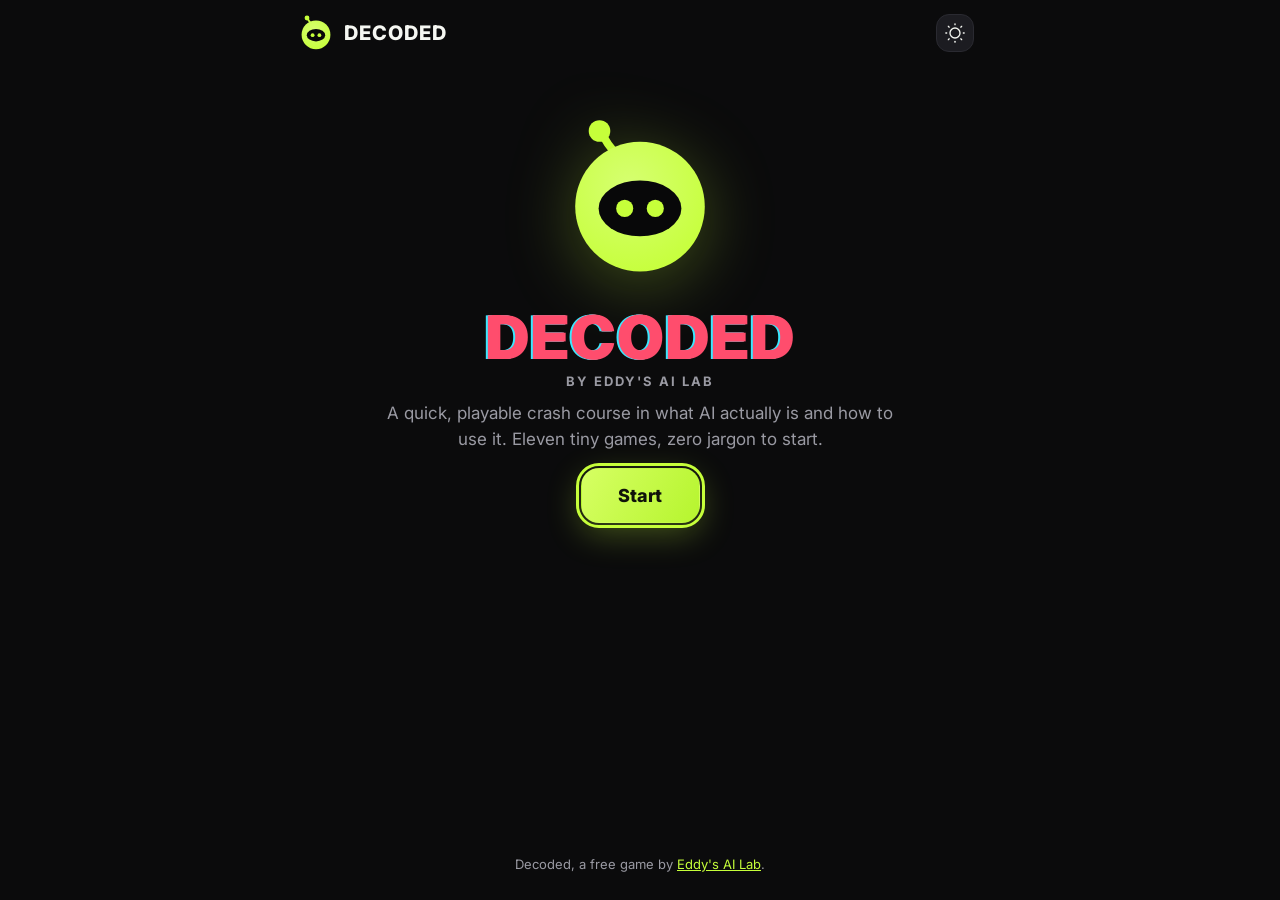
==== index.html @ 1392f9fb "Add Decoded, an AI literacy game by Eddy's AI Lab A dependency-free static web game that teaches AI " ====
<!DOCTYPE html>
<html lang="en">
<head>
  <meta charset="UTF-8" />
  <meta name="viewport" content="width=device-width, initial-scale=1.0, viewport-fit=cover" />
  <title>Decoded — Learn what AI really is, by Eddy's AI Lab</title>
  <meta name="description" content="Decoded is a free, playable crash course in AI. Eleven quick mini-games that teach a total beginner what AI is and how to use it. By Eddy's AI Lab." />
  <meta name="theme-color" content="#0B0B0C" />

  <!-- Open Graph / social -->
  <meta property="og:title" content="Decoded — I decoded AI. Can you?" />
  <meta property="og:description" content="A free, playable crash course in AI. Eleven quick mini-games by Eddy's AI Lab." />
  <meta property="og:type" content="website" />

  <!-- Inter font (optional). A strong system fallback is set in CSS, so the game
       still works fully offline if this does not load. -->
  <link rel="preconnect" href="https://fonts.googleapis.com" />
  <link rel="preconnect" href="https://fonts.gstatic.com" crossorigin />
  <link href="https://fonts.googleapis.com/css2?family=Inter:wght@400;600;700;800&display=swap" rel="stylesheet" />

  <link rel="stylesheet" href="css/styles.css" />
</head>
<body>

  <!-- Moving-code atmosphere layer (disabled under reduced motion) -->
  <div id="bg-code" aria-hidden="true"></div>

  <!-- Top bar: brand (always Ada) + HUD -->
  <header class="topbar">
    <div id="brandbar" class="brandbar"></div>
    <div class="topright">
      <div id="account" class="account"></div>
      <button id="theme-toggle" class="theme-toggle" type="button" aria-label="Switch color theme"></button>
      <div id="hud" class="hud" hidden aria-label="Your progress"></div>
    </div>
  </header>

  <!-- All screens render here -->
  <main id="screen" class="screen" role="main"></main>

  <footer class="sitefoot">
    <span>Decoded, a free game by <a href="https://www.eddysailab.com" target="_blank" rel="noopener">Eddy's AI Lab</a>.</span>
  </footer>

  <!-- Load order matters: config and data first, then systems, then app. -->
  <script src="js/config.js"></script>
  <script src="js/data/guides.js"></script>
  <script src="js/data/ranks.js"></script>
  <script src="js/data/glossary.js"></script>
  <script src="js/data/levels.js"></script>
  <script src="js/data/copy.js"></script>
  <script src="js/ui.js"></script>
  <script src="js/icons.js"></script>
  <script src="js/mascot.js"></script>
  <script src="js/state.js"></script>
  <script src="js/auth.js"></script>
  <script src="js/leaderboard.js"></script>
  <script src="js/fx.js"></script>
  <script src="js/share.js"></script>
  <script src="js/engine.js"></script>
  <script src="js/app.js"></script>
  <script>
    document.addEventListener("DOMContentLoaded", function () {
      DECODED.app.init();
    });
  </script>
</body>
</html>
---- css/styles.css ----
/* ============================================================================
   DECODED - STYLES
   ----------------------------------------------------------------------------
   Brand tokens live at the top in :root. Change those to rebrand the whole game.
   ============================================================================ */

:root {
  /* Brand colors */
  --bg: #0B0B0C;
  --panel: #141417;
  --panel-2: #1C1C21;
  --border: #2A2A31;
  --green: #C6FF3A;
  --green-dim: #8FBE1F;
  --cyan: #3AE8FF;
  --text: #F5F7F2;
  --muted: #9A9AA3;
  --red: #FF5C5C;
  --amber: #FFB13A;

  --radius: 16px;
  --radius-sm: 10px;
  --maxw: 720px;
  --font: "Inter", system-ui, -apple-system, "Segoe UI", Roboto, Helvetica, Arial, sans-serif;
}

* { box-sizing: border-box; }

html, body {
  margin: 0;
  padding: 0;
  background: var(--bg);
  color: var(--text);
  font-family: var(--font);
  -webkit-font-smoothing: antialiased;
  min-height: 100%;
}

body {
  display: flex;
  flex-direction: column;
  min-height: 100vh;
  overflow-x: hidden;
}

a { color: var(--green); }

/* ------------------------- Moving-code background ------------------------- */
#bg-code {
  position: fixed;
  inset: 0;
  z-index: 0;
  overflow: hidden;
  pointer-events: none;
}
.bg-line {
  position: absolute;
  bottom: -40px;
  color: var(--green);
  opacity: 0.05;
  font-family: "SFMono-Regular", Consolas, "Liberation Mono", Menlo, monospace;
  white-space: nowrap;
  animation-name: drift;
  animation-timing-function: linear;
  animation-iteration-count: infinite;
}
@keyframes drift {
  from { transform: translateY(0); }
  to   { transform: translateY(-115vh); }
}

/* -------------------------------- Layout --------------------------------- */
.topbar {
  position: relative;
  z-index: 5;
  display: flex;
  align-items: center;
  justify-content: space-between;
  gap: 12px;
  padding: 12px 16px;
  max-width: var(--maxw);
  margin: 0 auto;
  width: 100%;
}
.brandbar { display: flex; align-items: center; }
.brand {
  display: inline-flex;
  align-items: center;
  gap: 8px;
  text-decoration: none;
  color: var(--text);
}
.brand-mascot { display: inline-flex; width: 40px; }
.brand-word { font-weight: 800; letter-spacing: 1px; font-size: 20px; }

.hud { display: flex; align-items: center; gap: 8px; }
.hud-item {
  background: var(--panel-2);
  border: 1px solid var(--border);
  border-radius: 999px;
  padding: 5px 11px;
  font-size: 14px;
  font-weight: 700;
  white-space: nowrap;
}
.hud-item.flame { color: var(--amber); border-color: var(--amber); }

.screen {
  position: relative;
  z-index: 1;
  flex: 1;
  width: 100%;
  max-width: var(--maxw);
  margin: 0 auto;
  padding: 8px 16px 40px;
}

.sitefoot {
  position: relative;
  z-index: 1;
  text-align: center;
  color: var(--muted);
  font-size: 13px;
  padding: 20px 16px 28px;
}

/* ------------------------------- Buttons --------------------------------- */
.btn {
  display: inline-flex;
  align-items: center;
  justify-content: center;
  gap: 8px;
  border: 1px solid var(--border);
  background: var(--panel-2);
  color: var(--text);
  font-family: inherit;
  font-weight: 700;
  font-size: 16px;
  padding: 13px 20px;
  border-radius: var(--radius-sm);
  cursor: pointer;
  transition: transform .12s ease, background .15s ease, border-color .15s ease, box-shadow .15s ease;
}
.btn:hover { transform: translateY(-1px); }
.btn:active { transform: translateY(0); }
.btn.primary {
  background: var(--green);
  color: #10130A;
  border-color: var(--green);
  box-shadow: 0 6px 20px rgba(198, 255, 58, 0.18);
}
.btn.primary:hover { background: #d4ff5e; }
.btn.ghost { background: transparent; }
.btn.danger { background: transparent; color: var(--red); border-color: var(--red); }
.btn.big { font-size: 18px; padding: 15px 34px; margin-top: 8px; }
.btn:disabled { opacity: 0.45; cursor: not-allowed; transform: none; box-shadow: none; }

.link-btn {
  background: none;
  border: none;
  color: var(--muted);
  font-family: inherit;
  font-size: 15px;
  font-weight: 600;
  cursor: pointer;
  padding: 6px 4px;
  text-decoration: underline;
  text-underline-offset: 3px;
}
.link-btn:hover { color: var(--text); }

/* Focus visibility for keyboard users */
:focus-visible {
  outline: 3px solid var(--green);
  outline-offset: 2px;
  border-radius: 6px;
}

/* -------------------------------- Cards ---------------------------------- */
.card {
  background: var(--panel);
  border: 1px solid var(--border);
  border-radius: var(--radius);
  padding: 20px;
  margin: 14px 0;
}

.screen-center {
  text-align: center;
  display: flex;
  flex-direction: column;
  align-items: center;
  padding: 24px 8px 8px;
}
.screen-pad { padding-top: 8px; }
.screen-title { font-size: 26px; margin: 8px 0 4px; }
.screen-sub { color: var(--muted); margin: 0 0 18px; }
.lead { color: var(--muted); font-size: 17px; max-width: 30em; margin: 12px auto 8px; line-height: 1.5; }

/* ------------------------------- Mascot ---------------------------------- */
.dc-mascot { display: block; }
.hero-mascot { margin: 6px auto 2px; }
.wordmark { font-size: 52px; font-weight: 800; letter-spacing: 3px; margin: 6px 0 0; }
.wordmark-sub { color: var(--muted); font-weight: 700; letter-spacing: 2px; font-size: 13px; }

/* Glitch effect on the DECODED wordmark (landing screen). Two color-split
   copies flicker and shift over the base text, like a broken signal. */
.wordmark.glitch { position: relative; animation: glitch-jitter 3.2s steps(2) infinite; }
.wordmark.glitch::before,
.wordmark.glitch::after {
  content: attr(data-text);
  position: absolute;
  top: 0; left: 0; right: 0;
  text-align: center;
  letter-spacing: inherit;
  overflow: hidden;
  pointer-events: none;
}
.wordmark.glitch::before {
  color: var(--cyan);
  text-shadow: -2px 0 var(--cyan);
  animation: glitch-slice-1 2.6s infinite linear alternate-reverse;
}
.wordmark.glitch::after {
  color: #FF4D6D;
  text-shadow: 2px 0 #FF4D6D;
  animation: glitch-slice-2 3.4s infinite linear alternate-reverse;
}
@keyframes glitch-jitter {
  0%, 92%, 100% { transform: translate(0, 0); }
  93% { transform: translate(-2px, 1px); }
  95% { transform: translate(2px, -1px); }
  97% { transform: translate(-1px, 0); }
}
@keyframes glitch-slice-1 {
  0%   { clip-path: inset(0 0 82% 0); transform: translate(-3px, -1px); }
  15%  { clip-path: inset(38% 0 40% 0); transform: translate(3px, 1px); }
  30%  { clip-path: inset(70% 0 8% 0);  transform: translate(-2px, 0); }
  45%  { clip-path: inset(12% 0 68% 0); transform: translate(2px, -1px); }
  60%  { clip-path: inset(52% 0 30% 0); transform: translate(-3px, 1px); }
  75%  { clip-path: inset(24% 0 60% 0); transform: translate(1px, 0); }
  100% { clip-path: inset(80% 0 4% 0);  transform: translate(-2px, 1px); }
}
@keyframes glitch-slice-2 {
  0%   { clip-path: inset(66% 0 12% 0); transform: translate(3px, 1px); }
  15%  { clip-path: inset(18% 0 62% 0); transform: translate(-3px, -1px); }
  30%  { clip-path: inset(46% 0 34% 0); transform: translate(2px, 1px); }
  45%  { clip-path: inset(80% 0 6% 0);  transform: translate(-2px, 0); }
  60%  { clip-path: inset(30% 0 54% 0); transform: translate(3px, -1px); }
  75%  { clip-path: inset(60% 0 22% 0); transform: translate(-1px, 1px); }
  100% { clip-path: inset(8% 0 78% 0);  transform: translate(2px, 0); }
}

/* Animations: bob (head), look (eyes shift), blink (eyes squash) */
.dc-bob { animation: bob 3.4s ease-in-out infinite; transform-box: view-box; transform-origin: center; }
.dc-eyes { animation: look 5s ease-in-out infinite; transform-box: view-box; transform-origin: center; }
.dc-eye { animation: blink 4.2s ease-in-out infinite; transform-box: fill-box; transform-origin: center; }
@keyframes bob {
  0%, 100% { transform: translateY(0); }
  50% { transform: translateY(-6px); }
}
@keyframes look {
  0%, 18% { transform: translate(0, 0); }
  25%, 38% { transform: translate(5px, -2px); }
  45%, 58% { transform: translate(-5px, 1px); }
  65%, 78% { transform: translate(0, 3px); }
  85%, 100% { transform: translate(0, 0); }
}
@keyframes blink {
  0%, 92%, 100% { transform: scaleY(1); }
  95% { transform: scaleY(0.12); }
}

/* ---------------------------- Guide picker ------------------------------- */
.guide-cards {
  display: grid;
  grid-template-columns: 1fr 1fr;
  gap: 14px;
  margin-bottom: 20px;
}
.guide-card {
  background: var(--panel);
  border: 2px solid var(--border);
  border-radius: var(--radius);
  padding: 18px 14px;
  cursor: pointer;
  text-align: center;
  color: var(--text);
  font-family: inherit;
  transition: border-color .15s ease, transform .12s ease, background .15s ease;
}
.guide-card:hover { transform: translateY(-2px); }
.guide-card.selected { border-color: var(--green); background: var(--panel-2); }
.guide-mascot { min-height: 140px; display: flex; align-items: center; justify-content: center; }
.guide-name { font-size: 22px; font-weight: 800; margin-top: 6px; }
.guide-pers { color: var(--muted); font-size: 14px; margin-top: 4px; line-height: 1.4; }

/* ------------------------------ Home map --------------------------------- */
.home-hero {
  display: flex;
  align-items: center;
  gap: 12px;
  background: var(--panel);
  border: 1px solid var(--border);
  border-radius: var(--radius);
  padding: 14px;
  margin: 8px 0 14px;
}
.hero-mascot.small { flex: 0 0 auto; width: 100px; }
.speech {
  position: relative;
  background: var(--panel-2);
  border: 1px solid var(--border);
  border-left: 3px solid var(--gc, var(--green));
  border-radius: 12px;
  padding: 12px 14px;
  font-size: 15px;
  line-height: 1.45;
}

.xp-panel { background: var(--panel); border: 1px solid var(--border); border-radius: var(--radius); padding: 14px; }
.xp-top { display: flex; align-items: center; justify-content: space-between; margin-bottom: 10px; gap: 8px; }
.rank-pill {
  background: var(--panel-2);
  border: 1px solid var(--gc, var(--green));
  color: var(--gc, var(--green));
  border-radius: 999px;
  padding: 4px 12px;
  font-weight: 800;
  font-size: 14px;
  letter-spacing: 0.5px;
}
.xp-score { color: var(--muted); font-size: 14px; font-weight: 700; }

.meter-track { background: var(--panel-2); border: 1px solid var(--border); border-radius: 999px; height: 14px; overflow: hidden; }
.meter-fill {
  display: block;
  height: 100%;
  background: linear-gradient(90deg, var(--green-dim), var(--green));
  border-radius: 999px;
  transition: width .6s cubic-bezier(.2,.8,.2,1);
}

.home-bar { display: flex; align-items: center; justify-content: space-between; gap: 10px; margin: 14px 0; }

.chapter-title { font-size: 14px; letter-spacing: 1px; text-transform: uppercase; color: var(--muted); margin: 20px 0 8px; }
.level-list { display: flex; flex-direction: column; gap: 10px; }
.level-row {
  display: flex;
  align-items: center;
  gap: 12px;
  width: 100%;
  text-align: left;
  background: var(--panel);
  border: 1px solid var(--border);
  border-radius: var(--radius-sm);
  padding: 12px 14px;
  color: var(--text);
  font-family: inherit;
  cursor: pointer;
  transition: transform .12s ease, border-color .15s ease, background .15s ease;
}
.level-row.open:hover { transform: translateY(-2px); border-color: var(--green); }
.level-row.locked { opacity: 0.5; cursor: not-allowed; }
.level-row.done { border-color: var(--green-dim); }
.lv-num {
  flex: 0 0 auto;
  width: 34px; height: 34px;
  display: flex; align-items: center; justify-content: center;
  background: var(--panel-2);
  border: 1px solid var(--border);
  border-radius: 8px;
  font-weight: 800;
}
.level-row.done .lv-num { background: var(--green); color: #10130A; border-color: var(--green); }
.lv-main { flex: 1; display: flex; flex-direction: column; min-width: 0; }
.lv-title { font-weight: 700; font-size: 16px; }
.lv-tag { color: var(--muted); font-size: 13px; }
.lv-state { flex: 0 0 auto; font-size: 13px; font-weight: 700; color: var(--muted); white-space: nowrap; }
.level-row.open .lv-state { color: var(--green); }
.level-row.done .lv-state { color: var(--green-dim); }

/* ------------------------------- Level ----------------------------------- */
.level-top { display: flex; align-items: center; justify-content: space-between; gap: 10px; margin-bottom: 6px; }
.level-counter { color: var(--muted); font-size: 14px; font-weight: 700; }
.level-title { font-size: 24px; margin: 4px 0 12px; }
.guide-line { display: flex; align-items: center; gap: 10px; margin-bottom: 12px; }
.gl-mascot { flex: 0 0 auto; width: 44px; }
.gl-text {
  background: var(--panel-2);
  border: 1px solid var(--border);
  border-left: 3px solid var(--gc, var(--green));
  border-radius: 10px;
  padding: 10px 12px;
  font-size: 15px;
  line-height: 1.4;
}
.howto {
  background: rgba(198, 255, 58, 0.10);
  border: 1px solid var(--green-dim);
  color: var(--text);
  border-radius: var(--radius-sm);
  padding: 12px 14px;
  font-weight: 600;
  font-size: 15px;
  margin-bottom: 14px;
}

/* ------------------------------- Quiz ------------------------------------ */
.quiz-count { color: var(--muted); font-size: 13px; font-weight: 700; letter-spacing: 0.5px; text-transform: uppercase; margin-bottom: 12px; }
.quiz-prompt { font-size: 20px; font-weight: 700; line-height: 1.4; margin-bottom: 16px; display: flex; flex-direction: column; align-items: center; gap: 8px; text-align: center; }
.big-icon { line-height: 0; color: var(--green); display: inline-flex; }
.prompt-label { font-size: 20px; }
.statement { font-size: 20px; font-weight: 700; line-height: 1.4; text-align: center; }

.options { display: grid; gap: 10px; }
.options.word-options { grid-template-columns: 1fr 1fr; }
.option-btn {
  display: flex;
  align-items: center;
  gap: 10px;
  width: 100%;
  background: var(--panel-2);
  border: 1px solid var(--border);
  border-radius: var(--radius-sm);
  padding: 14px 16px;
  color: var(--text);
  font-family: inherit;
  font-size: 16px;
  font-weight: 600;
  cursor: pointer;
  transition: transform .1s ease, border-color .15s ease, background .15s ease;
}
.option-btn:hover:not(:disabled) { border-color: var(--green); transform: translateY(-1px); }
.option-btn:disabled { cursor: default; }
.option-btn.correct { border-color: var(--green); background: rgba(198,255,58,0.14); }
.option-btn.wrong { border-color: var(--red); background: rgba(255,92,92,0.14); }
.word-btn { justify-content: center; font-size: 18px; }
.opt-icon { display: inline-flex; color: var(--green); flex: 0 0 auto; }
.opt-icon .ic { width: 22px; height: 22px; }

.feedback { margin-top: 14px; }
.feedback.show { animation: popIn .25s ease; }
.fb-head { font-weight: 800; font-size: 16px; margin-bottom: 4px; }
.feedback.good .fb-head { color: var(--green); }
.feedback.bad .fb-head { color: var(--red); }
.fb-why { color: var(--muted); font-size: 15px; line-height: 1.45; }
.next-btn { margin-top: 14px; width: 100%; }

/* Probability bars (level 3) */
.prob-bars { margin-top: 14px; display: flex; flex-direction: column; gap: 8px; }
.prob-row { display: grid; grid-template-columns: 84px 1fr 46px; align-items: center; gap: 8px; font-size: 14px; }
.prob-word { font-weight: 700; }
.prob-row.top .prob-word { color: var(--green); }
.prob-track { background: var(--panel-2); border: 1px solid var(--border); border-radius: 999px; height: 14px; overflow: hidden; }
.prob-fill { display: block; height: 100%; background: var(--green-dim); border-radius: 999px; transition: width .6s ease; }
.prob-row.top .prob-fill { background: var(--green); }
.prob-pct { text-align: right; color: var(--muted); font-weight: 700; }
.blank { color: var(--green); border-bottom: 2px dashed var(--green); padding: 0 6px; }

/* Train model test grid (level 2) */
.test-grid { display: grid; grid-template-columns: 1fr 1fr; gap: 10px; margin: 6px 0; }
.test-cell { display: flex; flex-direction: column; align-items: center; gap: 4px; background: var(--panel-2); border: 1px solid var(--border); border-radius: var(--radius-sm); padding: 12px; }
.test-cell.good { border-color: var(--green); }
.test-cell.bad { border-color: var(--red); }
.test-pred { font-size: 13px; color: var(--muted); text-align: center; }
.test-mark { font-size: 20px; }

/* Prompt upgrade (level 5) */
.prompt-preview {
  background: var(--panel-2);
  border: 1px solid var(--border);
  border-radius: var(--radius-sm);
  padding: 14px;
  font-family: "SFMono-Regular", Consolas, monospace;
  font-size: 14px;
  line-height: 1.6;
  min-height: 60px;
  margin-bottom: 14px;
}
.pp-base { display: block; color: var(--text); }
.pp-add { display: block; color: var(--green); animation: popIn .2s ease; }
.meter-wrap { margin-bottom: 14px; }
.meter-label { display: flex; justify-content: space-between; font-size: 13px; color: var(--muted); font-weight: 700; margin-bottom: 6px; }
.chips { display: flex; flex-wrap: wrap; gap: 10px; }
.chip {
  display: inline-flex; align-items: center; gap: 8px;
  background: var(--panel-2);
  border: 1px solid var(--border);
  border-radius: 999px;
  padding: 10px 14px;
  color: var(--text);
  font-family: inherit;
  font-size: 15px;
  font-weight: 600;
  cursor: pointer;
  transition: border-color .15s ease, background .15s ease, transform .1s ease;
}
.chip:hover { transform: translateY(-1px); border-color: var(--green); }
.chip.on { background: rgba(198,255,58,0.16); border-color: var(--green); color: var(--text); }

/* Agent tools (level 6) */
.goal-box { background: var(--panel-2); border: 1px solid var(--border); border-radius: var(--radius-sm); padding: 14px; font-size: 17px; font-weight: 600; margin-bottom: 14px; }
.tool-hint { color: var(--muted); font-size: 14px; margin-bottom: 10px; }
.tool-grid { display: grid; grid-template-columns: 1fr 1fr; gap: 10px; margin-bottom: 14px; }
.tool-btn {
  display: flex; flex-direction: column; align-items: center; gap: 6px;
  background: var(--panel-2);
  border: 1px solid var(--border);
  border-radius: var(--radius-sm);
  padding: 16px;
  color: var(--text);
  font-family: inherit;
  font-size: 15px;
  font-weight: 700;
  cursor: pointer;
  transition: border-color .15s ease, background .15s ease, transform .1s ease;
}
.tool-btn:hover { transform: translateY(-1px); }
.tool-btn.on { border-color: var(--green); background: rgba(198,255,58,0.16); }
.tool-icon { display: inline-flex; color: var(--green); }
.run-btn { width: 100%; }
.agent-log { margin-top: 14px; display: flex; flex-direction: column; gap: 8px; }
.log-line { font-family: "SFMono-Regular", Consolas, monospace; font-size: 14px; padding: 10px 12px; border-radius: 8px; border: 1px solid var(--border); background: var(--panel-2); }
.log-line.ok { border-color: var(--green-dim); }
.log-line.stall { border-color: var(--red); color: var(--red); }

/* Order steps (level 7) */
.order-hint { color: var(--muted); font-size: 14px; margin-bottom: 12px; }
.order-slots { list-style: none; margin: 0 0 14px; padding: 0; display: flex; flex-direction: column; gap: 8px; counter-reset: none; }
.order-slot {
  display: flex; align-items: center; gap: 10px;
  background: var(--panel-2);
  border: 1px dashed var(--border);
  border-radius: var(--radius-sm);
  padding: 12px 14px;
  min-height: 52px;
  font-size: 15px;
  font-weight: 600;
}
.order-slot.filled { border-style: solid; }
.order-slot.good { border-color: var(--green); background: rgba(198,255,58,0.12); }
.order-slot.bad { border-color: var(--red); background: rgba(255,92,92,0.12); }
.slot-num { flex: 0 0 auto; width: 26px; height: 26px; display: flex; align-items: center; justify-content: center; background: var(--panel); border: 1px solid var(--border); border-radius: 999px; font-weight: 800; font-size: 13px; }
.slot-empty { color: var(--muted); font-weight: 500; }
.order-pool { display: flex; flex-direction: column; gap: 8px; }
.step-chip {
  display: flex; align-items: center; gap: 10px;
  text-align: left;
  background: var(--panel);
  border: 1px solid var(--border);
  border-radius: var(--radius-sm);
  padding: 12px 14px;
  color: var(--text);
  font-family: inherit;
  font-size: 15px;
  font-weight: 600;
  cursor: pointer;
  transition: border-color .15s ease, transform .1s ease;
}
.step-chip:hover { border-color: var(--green); transform: translateY(-1px); }
.step-icon { display: inline-flex; color: var(--green); flex: 0 0 auto; }
.order-actions { margin-top: 12px; }

/* ------------------------------- Reveal ---------------------------------- */
.reveal-badge {
  display: inline-block;
  background: var(--green);
  color: #10130A;
  font-weight: 800;
  border-radius: 999px;
  padding: 6px 14px;
  font-size: 14px;
  margin: 6px 0;
}
.reveal-badge.fail { background: var(--red); color: #1A0A0A; }

/* Failed a level */
.fail-card { border-color: var(--red); background: linear-gradient(180deg, rgba(255,92,92,0.07), var(--panel)); }
.fail-title { display: flex; align-items: center; gap: 8px; font-size: 18px; font-weight: 800; margin-bottom: 8px; }
.fail-title .ui-ic { color: var(--red); }
.fail-body { color: var(--text); line-height: 1.55; font-size: 16px; margin: 0; }
.reveal-card .reveal-title { font-size: 18px; font-weight: 800; margin-bottom: 8px; }
.reveal-body { color: var(--text); line-height: 1.55; font-size: 16px; margin: 0; }
.concept-card { border-color: var(--green); background: linear-gradient(180deg, rgba(198,255,58,0.06), var(--panel)); }
.concept-tag { color: var(--green); font-weight: 800; font-size: 13px; letter-spacing: 0.5px; text-transform: uppercase; margin-bottom: 8px; }
.concept-term { font-size: 20px; font-weight: 800; margin-bottom: 6px; }
.concept-def { color: var(--muted); line-height: 1.5; font-size: 15px; }
.reveal-nav { display: flex; gap: 10px; margin-top: 16px; flex-wrap: wrap; }
.reveal-nav .btn { flex: 1; min-width: 140px; }

/* CTA (last level + certificate) */
.cta-card { border-color: var(--green); text-align: center; }
.cta-text { font-size: 18px; font-weight: 700; line-height: 1.5; margin: 4px 0 14px; }

/* ----------------------------- Certificate ------------------------------- */
.cert-card { text-align: center; border-color: var(--gc, var(--green)); background: linear-gradient(180deg, rgba(255,255,255,0.03), var(--panel)); }
.cert-mascot { margin-bottom: 4px; }
.cert-title { font-size: 30px; margin: 6px 0 16px; }
.cert-stats { display: grid; grid-template-columns: repeat(3, 1fr); gap: 10px; }
.cert-stat { background: var(--panel-2); border: 1px solid var(--border); border-radius: var(--radius-sm); padding: 12px 6px; }
.cs-num { display: block; font-size: 22px; font-weight: 800; color: var(--gc, var(--green)); }
.cs-lab { display: block; color: var(--muted); font-size: 12px; margin-top: 4px; }

.concept-pills { display: flex; flex-wrap: wrap; gap: 8px; margin-bottom: 6px; }
.concept-pill { background: var(--panel-2); border: 1px solid var(--border); border-radius: 999px; padding: 6px 12px; font-size: 13px; font-weight: 600; }

.concept-deck { display: flex; flex-direction: column; gap: 10px; margin-top: 8px; }
.mini-concept { margin: 0; }
.mini-concept .concept-term { font-size: 17px; }

.block-title { font-size: 18px; margin: 0 0 6px; }
.block-sub { color: var(--muted); font-size: 14px; margin: 0 0 12px; }

/* Share */
.share-preview { width: 100%; max-width: 340px; aspect-ratio: 1/1; display: block; margin: 6px auto 12px; border: 1px solid var(--border); border-radius: var(--radius-sm); background: var(--bg); }
.share-actions { display: flex; gap: 10px; }
.share-actions .btn { flex: 1; }

/* Email */
.email-form { display: flex; gap: 10px; flex-wrap: wrap; }
.email-input, .lb-initials-input {
  flex: 1; min-width: 180px;
  background: var(--panel-2);
  border: 1px solid var(--border);
  border-radius: var(--radius-sm);
  padding: 13px 14px;
  color: var(--text);
  font-family: inherit;
  font-size: 16px;
}
.email-input:focus, .lb-initials-input:focus { border-color: var(--green); outline: none; }
.email-msg { margin-top: 10px; font-size: 14px; font-weight: 600; }
.email-msg.good { color: var(--green); }
.email-msg.bad { color: var(--red); }

/* ---------------------------- Leaderboard -------------------------------- */
.lb-list { display: flex; flex-direction: column; gap: 8px; margin-bottom: 16px; }
.lb-row {
  display: grid;
  grid-template-columns: 44px 1fr auto;
  align-items: center;
  gap: 10px;
  background: var(--panel);
  border: 1px solid var(--border);
  border-radius: var(--radius-sm);
  padding: 12px 14px;
}
.lb-row.top { border-color: var(--green-dim); }
.lb-row.top-1 { border-color: var(--green); background: rgba(198,255,58,0.08); }
.lb-row.you { border-color: var(--cyan); }
.lb-rank { font-size: 18px; font-weight: 800; text-align: center; }
.lb-initials { font-weight: 700; }
.lb-score { font-weight: 800; color: var(--green); }
.lb-add { margin-top: 6px; }
.lb-form { display: flex; gap: 10px; margin-top: 8px; }
.lb-initials-input { text-transform: uppercase; letter-spacing: 3px; text-align: center; max-width: 120px; flex: 0 0 auto; }

/* ------------------------------ Animations ------------------------------- */
.fade-up { animation: fadeUp .35s ease both; }
@keyframes fadeUp { from { opacity: 0; transform: translateY(12px); } to { opacity: 1; transform: translateY(0); } }
.pop-in { animation: popIn .3s ease both; }
@keyframes popIn { from { opacity: 0; transform: scale(0.94); } to { opacity: 1; transform: scale(1); } }

/* Floating points burst */
.points-burst {
  position: fixed;
  z-index: 50;
  transform: translate(-50%, -50%);
  color: var(--green);
  font-weight: 800;
  font-size: 26px;
  pointer-events: none;
  text-shadow: 0 2px 10px rgba(0,0,0,0.5);
  animation: floatUp 1s ease-out forwards;
}
@keyframes floatUp {
  0% { opacity: 0; transform: translate(-50%, -40%) scale(0.8); }
  20% { opacity: 1; transform: translate(-50%, -70%) scale(1.1); }
  100% { opacity: 0; transform: translate(-50%, -140%) scale(1); }
}

/* Confetti */
.confetti-layer { position: fixed; inset: 0; z-index: 45; pointer-events: none; overflow: hidden; }
.confetti-bit { position: absolute; top: -20px; border-radius: 2px; animation-name: fall; animation-timing-function: linear; animation-iteration-count: 1; }
@keyframes fall {
  to { transform: translateY(110vh) rotate(540deg); opacity: 0.9; }
}

/* -------------------------- Responsive tweaks ---------------------------- */
@media (max-width: 480px) {
  .wordmark { font-size: 42px; }
  .guide-cards { gap: 10px; }
  .cert-stats { grid-template-columns: 1fr; }
  .cs-num { font-size: 20px; }
  .reveal-nav .btn { min-width: 120px; }
}

/* ------------------------------- Icons ----------------------------------- */
.ic { display: inline-block; vertical-align: -0.15em; }
/* Leading / trailing icon inside a button or label */
.ui-ic { display: inline-flex; align-items: center; }
.ui-ic .ic { width: 1.1em; height: 1.1em; }
.hud-item, .rank-pill, .lv-state, .concept-tag, .concept-term, .cs-lab,
.block-title, .assignment-tag, .reveal-title, .goal-box {
  display: inline-flex; align-items: center; gap: 7px;
}
.concept-term, .reveal-title, .block-title { display: flex; }
.cert-stat .cs-lab { justify-content: center; }
.lb-rank { display: inline-flex; align-items: center; justify-content: center; }
.lb-rank .ic { width: 20px; height: 20px; }
.btn .ui-ic .ic, .btn-ic .ic { width: 1.15em; height: 1.15em; }
.btn-ic { display: inline-flex; }
.chip-icon { display: inline-flex; color: var(--green); }
.chip-icon .ic { width: 18px; height: 18px; }
.goal-icon { display: inline-flex; color: var(--green); }
.howto-ic { display: inline-flex; color: var(--green-dim); vertical-align: middle; margin-right: 4px; }
.howto-ic .ic { width: 18px; height: 18px; }
.fb-mark { display: inline-flex; vertical-align: -0.2em; }
.fb-mark .ic { width: 20px; height: 20px; }
.feedback.good .fb-mark { color: var(--green); }
.feedback.bad .fb-mark { color: var(--red); }
.log-mark { display: inline-flex; vertical-align: -0.2em; margin-right: 6px; }
.log-line.ok .log-mark { color: var(--green); }
.log-line.stall .log-mark { color: var(--red); }
.you-pick { color: var(--green); font-weight: 700; font-size: 12px; text-transform: uppercase; letter-spacing: 0.5px; margin-left: 4px; }
.rank-pill .ic { width: 16px; height: 16px; }

/* Concept/content icon accents */
.big-icon .ic { width: auto; height: auto; }
.concept-card .concept-term { color: var(--text); }
.concept-card .concept-term .ic { color: var(--green); }
.concept-tag .ic { color: var(--green); }

/* ---------------------------- Assignment card ---------------------------- */
.assignment-card { border-color: var(--amber); background: linear-gradient(180deg, rgba(255,177,58,0.06), var(--panel)); }
.assignment-tag { color: var(--amber); font-weight: 800; font-size: 13px; letter-spacing: 0.5px; text-transform: uppercase; margin-bottom: 8px; }
.assignment-tag .ic { color: var(--amber); }
.assignment-body { color: var(--text); line-height: 1.55; font-size: 16px; margin: 0; }

/* ------------------------------- Sign in --------------------------------- */
.auth-btn-wrap { display: flex; justify-content: center; min-height: 48px; margin: 8px 0 6px; }
.auth-loading { color: var(--muted); font-size: 14px; padding: 12px 0; }
.auth-note { color: var(--muted); font-size: 13px; max-width: 30em; margin: 6px auto 0; line-height: 1.5; }
.auth-error {
  color: var(--amber);
  background: rgba(255, 177, 58, 0.08);
  border: 1px solid var(--amber);
  border-radius: var(--radius-sm);
  padding: 12px 14px;
  font-size: 14px;
  max-width: 30em;
  line-height: 1.5;
}

/* ---------------------------- Account chip ------------------------------- */
.account { display: flex; align-items: center; }
.account[hidden] { display: none; }
.account-chip {
  display: inline-flex;
  align-items: center;
  gap: 8px;
  background: var(--panel-2);
  border: 1px solid var(--border);
  border-radius: 999px;
  padding: 4px 12px 4px 4px;
  color: var(--text);
  font-family: inherit;
  font-weight: 700;
  font-size: 14px;
  cursor: pointer;
  transition: border-color .15s ease, transform .12s ease;
}
.account-chip:hover { border-color: var(--green); transform: translateY(-1px); }
.account-avatar {
  width: 28px; height: 28px;
  border-radius: 999px;
  object-fit: cover;
  flex: 0 0 auto;
}
.account-initial {
  display: inline-flex; align-items: center; justify-content: center;
  background: var(--grad, var(--green));
  color: #0B0B0C;
  font-weight: 800;
}
.account-name { max-width: 90px; overflow: hidden; text-overflow: ellipsis; white-space: nowrap; }
@media (max-width: 520px) {
  .account-name { display: none; }
  .account-chip { padding: 4px; }
}

/* ----------------------------- Theme toggle ------------------------------ */
.topright { display: flex; align-items: center; gap: 10px; }
.theme-toggle {
  display: inline-flex; align-items: center; justify-content: center;
  width: 38px; height: 38px;
  background: var(--panel-2);
  border: 1px solid var(--border);
  border-radius: 10px;
  color: var(--text);
  cursor: pointer;
  transition: border-color .15s ease, transform .12s ease;
}
.theme-toggle:hover { transform: translateY(-1px); border-color: var(--green); }
.theme-toggle .ic { width: 20px; height: 20px; }

/* ------------------------------ Light theme ------------------------------ */
:root[data-theme="light"] {
  --bg: #F4F6EF;
  --panel: #FFFFFF;
  --panel-2: #F1F3EC;
  --border: #DBDED3;
  --text: #14160F;
  --muted: #5C6053;
}
/* Neon green is kept for fills and buttons; green TEXT and icons get a deeper
   green so they stay readable on the light background. */
:root[data-theme="light"] .lv-state,
:root[data-theme="light"] .level-row.open .lv-state,
:root[data-theme="light"] .concept-tag,
:root[data-theme="light"] .concept-tag .ic,
:root[data-theme="light"] .concept-card .concept-term .ic,
:root[data-theme="light"] .pp-add,
:root[data-theme="light"] .prob-row.top .prob-word,
:root[data-theme="light"] .lb-score,
:root[data-theme="light"] .email-msg.good,
:root[data-theme="light"] .feedback.good .fb-head,
:root[data-theme="light"] .feedback.good .fb-mark,
:root[data-theme="light"] .log-line.ok .log-mark,
:root[data-theme="light"] .you-pick,
:root[data-theme="light"] .big-icon,
:root[data-theme="light"] .opt-icon,
:root[data-theme="light"] .tool-icon,
:root[data-theme="light"] .step-icon,
:root[data-theme="light"] .goal-icon,
:root[data-theme="light"] .chip-icon,
:root[data-theme="light"] .hud-item .ic {
  color: #4d7a00;
}
:root[data-theme="light"] .howto { color: var(--text); }
:root[data-theme="light"] .hud-item.flame { color: #b06f00; border-color: var(--amber); }
:root[data-theme="light"] .bg-line { opacity: 0.06; color: #4d7a00; }
:root[data-theme="light"] .btn.primary { box-shadow: 0 6px 18px rgba(143, 190, 31, 0.28); }
:root[data-theme="light"] .points-burst { color: #4d7a00; }

/* ============================================================================
   YOUTHFUL REFRESH
   ----------------------------------------------------------------------------
   A more energetic, playful layer on top of the base system: rounder shapes,
   a green-to-cyan signature gradient, soft glows, and bouncier motion.
   Defined last so it wins the cascade for shared selectors.
   ============================================================================ */
:root {
  --radius: 22px;
  --radius-sm: 15px;
  --grad: linear-gradient(120deg, var(--green) 0%, var(--cyan) 100%);
  --grad-soft: linear-gradient(120deg, #D6FF63 0%, #B6F52E 100%);
  --glow-green: 0 10px 34px rgba(198, 255, 58, 0.30);
  --glow-cyan: 0 10px 34px rgba(58, 232, 255, 0.28);
  --bounce: cubic-bezier(0.34, 1.56, 0.64, 1);
}

/* Buttons: chunkier, springier, glowing primaries */
.btn {
  font-weight: 800;
  letter-spacing: 0.2px;
  padding: 14px 22px;
  transition: transform 0.18s var(--bounce), background 0.15s ease, box-shadow 0.2s ease, border-color 0.15s ease;
}
.btn:hover { transform: translateY(-2px); }
.btn:active { transform: translateY(0) scale(0.96); }
.btn.big { padding: 16px 36px; border-radius: 18px; }
.btn.primary {
  background: var(--grad-soft);
  color: #10130A;
  border: 1px solid transparent;
  box-shadow: var(--glow-green);
}
.btn.primary:hover {
  background: linear-gradient(120deg, #E2FF82 0%, #C6FF3A 100%);
  box-shadow: 0 12px 40px rgba(198, 255, 58, 0.42);
}

/* Cards and panels: softer, friendlier corners */
.home-hero, .xp-panel { border-radius: var(--radius); }

/* Hero mascot gets an ambient glow */
.hero-mascot { filter: drop-shadow(0 12px 34px rgba(198, 255, 58, 0.28)); }
.wordmark { font-size: 60px; }

/* HUD + toggle: rounder pills */
.hud-item { border-radius: 999px; font-weight: 800; border-width: 1.5px; }
.theme-toggle { border-radius: 13px; }
.theme-toggle:hover { box-shadow: var(--glow-green); }

/* XP / progress: gradient fill with a moving shimmer */
.meter-track { height: 16px; }
.meter-fill { background: var(--grad); position: relative; overflow: hidden; }
.meter-fill::after {
  content: "";
  position: absolute; inset: 0;
  background: linear-gradient(90deg, transparent, rgba(255, 255, 255, 0.45), transparent);
  transform: translateX(-100%);
  animation: shimmer 2.6s ease-in-out infinite;
}
@keyframes shimmer { 0% { transform: translateX(-100%); } 60%, 100% { transform: translateX(100%); } }
.rank-pill { border-width: 2px; font-weight: 800; }

/* Level rows: lift and glow, gradient badge when done */
.level-row { border-radius: 18px; }
.level-row.open:hover { transform: translateY(-3px); border-color: var(--green); box-shadow: var(--glow-green); }
.lv-num { border-radius: 12px; font-weight: 900; }
.level-row.done .lv-num { background: var(--grad); color: #0B0B0C; border-color: transparent; }

/* Options, chips, tools, steps: bouncy press */
.option-btn, .chip, .tool-btn, .step-chip, .word-btn { border-radius: 15px; }
.option-btn:hover:not(:disabled) { transform: translateY(-2px); box-shadow: var(--glow-green); }
.chip:hover, .tool-btn:hover, .step-chip:hover { transform: translateY(-2px); }
.option-btn:active:not(:disabled), .chip:active, .tool-btn:active, .step-chip:active { transform: scale(0.97); }

/* Guide picker: playful hover */
.guide-card:hover { transform: translateY(-4px) scale(1.02); box-shadow: var(--glow-green); }
.guide-card.selected { box-shadow: var(--glow-green); }

/* Badges: the win badge goes full gradient (the fail badge stays red) */
.reveal-badge { background: var(--grad); }

/* How-to callout: a touch brighter */
.howto { border-radius: 16px; }

/* Feedback and points get a springier entrance */
@keyframes popIn {
  0% { opacity: 0; transform: scale(0.9); }
  60% { opacity: 1; transform: scale(1.04); }
  100% { transform: scale(1); }
}
.points-burst { font-size: 30px; }

/* Concept + assignment cards: rounder */
.concept-pill { border-radius: 999px; font-weight: 700; }

/* Certificate stat tiles pop a bit more */
.cert-stat { border-radius: 16px; }
.cs-num { letter-spacing: 0.3px; }

/* Leaderboard rows */
.lb-row { border-radius: 16px; }
.lb-row.top-1 { box-shadow: var(--glow-green); }

/* --------------------------- Reduced motion ------------------------------ */
@media (prefers-reduced-motion: reduce) {
  .dc-bob, .dc-eyes, .dc-eye { animation: none !important; }
  .bg-line { display: none; }
  .wordmark.glitch { animation: none !important; }
  .wordmark.glitch::before, .wordmark.glitch::after { display: none; }
  .fade-up, .pop-in, .points-burst, .confetti-bit { animation: none !important; }
  .points-burst { opacity: 1; }
  .btn:hover, .option-btn:hover, .chip:hover, .tool-btn:hover, .step-chip:hover, .level-row.open:hover, .guide-card:hover { transform: none; }
  .meter-fill, .prob-fill { transition: none; }
  .meter-fill::after { display: none; }
}
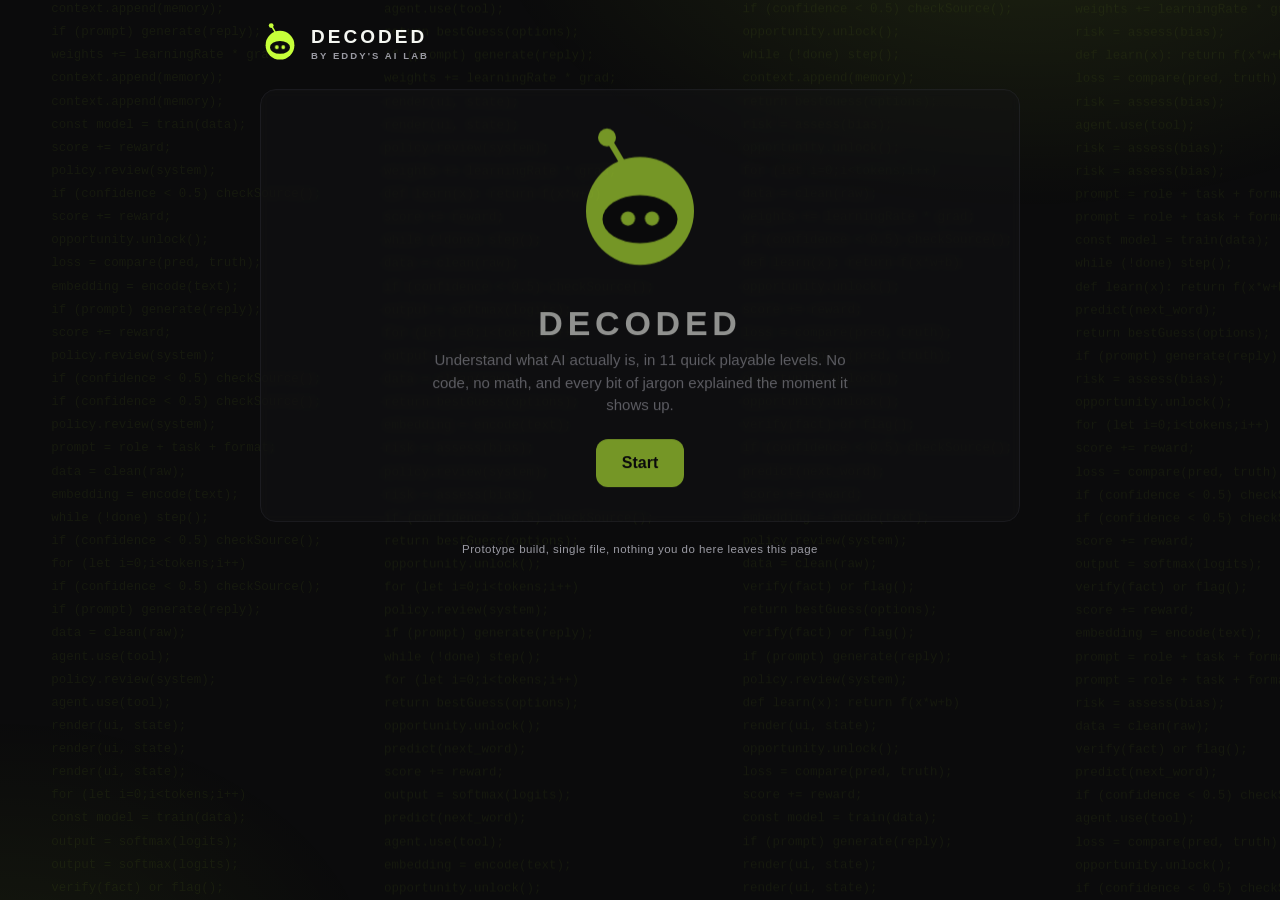
==== commit 6623f9bd: "Add files via upload" ====
--- a/index.html
+++ b/index.html
@@ -1,68 +1,12 @@
 <!DOCTYPE html>
 <html lang="en">
 <head>
-  <meta charset="UTF-8" />
-  <meta name="viewport" content="width=device-width, initial-scale=1.0, viewport-fit=cover" />
-  <title>Decoded — Learn what AI really is, by Eddy's AI Lab</title>
-  <meta name="description" content="Decoded is a free, playable crash course in AI. Eleven quick mini-games that teach a total beginner what AI is and how to use it. By Eddy's AI Lab." />
-  <meta name="theme-color" content="#0B0B0C" />
-
-  <!-- Open Graph / social -->
-  <meta property="og:title" content="Decoded — I decoded AI. Can you?" />
-  <meta property="og:description" content="A free, playable crash course in AI. Eleven quick mini-games by Eddy's AI Lab." />
-  <meta property="og:type" content="website" />
-
-  <!-- Inter font (optional). A strong system fallback is set in CSS, so the game
-       still works fully offline if this does not load. -->
-  <link rel="preconnect" href="https://fonts.googleapis.com" />
-  <link rel="preconnect" href="https://fonts.gstatic.com" crossorigin />
-  <link href="https://fonts.googleapis.com/css2?family=Inter:wght@400;600;700;800&display=swap" rel="stylesheet" />
-
-  <link rel="stylesheet" href="css/styles.css" />
+<meta charset="utf-8">
+<title>Decoded, by Eddy's AI Lab</title>
+<meta http-equiv="refresh" content="0; url=./decoded.html">
+<link rel="canonical" href="./decoded.html">
 </head>
 <body>
-
-  <!-- Moving-code atmosphere layer (disabled under reduced motion) -->
-  <div id="bg-code" aria-hidden="true"></div>
-
-  <!-- Top bar: brand (always Ada) + HUD -->
-  <header class="topbar">
-    <div id="brandbar" class="brandbar"></div>
-    <div class="topright">
-      <div id="account" class="account"></div>
-      <button id="theme-toggle" class="theme-toggle" type="button" aria-label="Switch color theme"></button>
-      <div id="hud" class="hud" hidden aria-label="Your progress"></div>
-    </div>
-  </header>
-
-  <!-- All screens render here -->
-  <main id="screen" class="screen" role="main"></main>
-
-  <footer class="sitefoot">
-    <span>Decoded, a free game by <a href="https://www.eddysailab.com" target="_blank" rel="noopener">Eddy's AI Lab</a>.</span>
-  </footer>
-
-  <!-- Load order matters: config and data first, then systems, then app. -->
-  <script src="js/config.js"></script>
-  <script src="js/data/guides.js"></script>
-  <script src="js/data/ranks.js"></script>
-  <script src="js/data/glossary.js"></script>
-  <script src="js/data/levels.js"></script>
-  <script src="js/data/copy.js"></script>
-  <script src="js/ui.js"></script>
-  <script src="js/icons.js"></script>
-  <script src="js/mascot.js"></script>
-  <script src="js/state.js"></script>
-  <script src="js/auth.js"></script>
-  <script src="js/leaderboard.js"></script>
-  <script src="js/fx.js"></script>
-  <script src="js/share.js"></script>
-  <script src="js/engine.js"></script>
-  <script src="js/app.js"></script>
-  <script>
-    document.addEventListener("DOMContentLoaded", function () {
-      DECODED.app.init();
-    });
-  </script>
+<p>Loading Decoded. If it does not open, <a href="./decoded.html">tap here to play</a>.</p>
 </body>
 </html>
